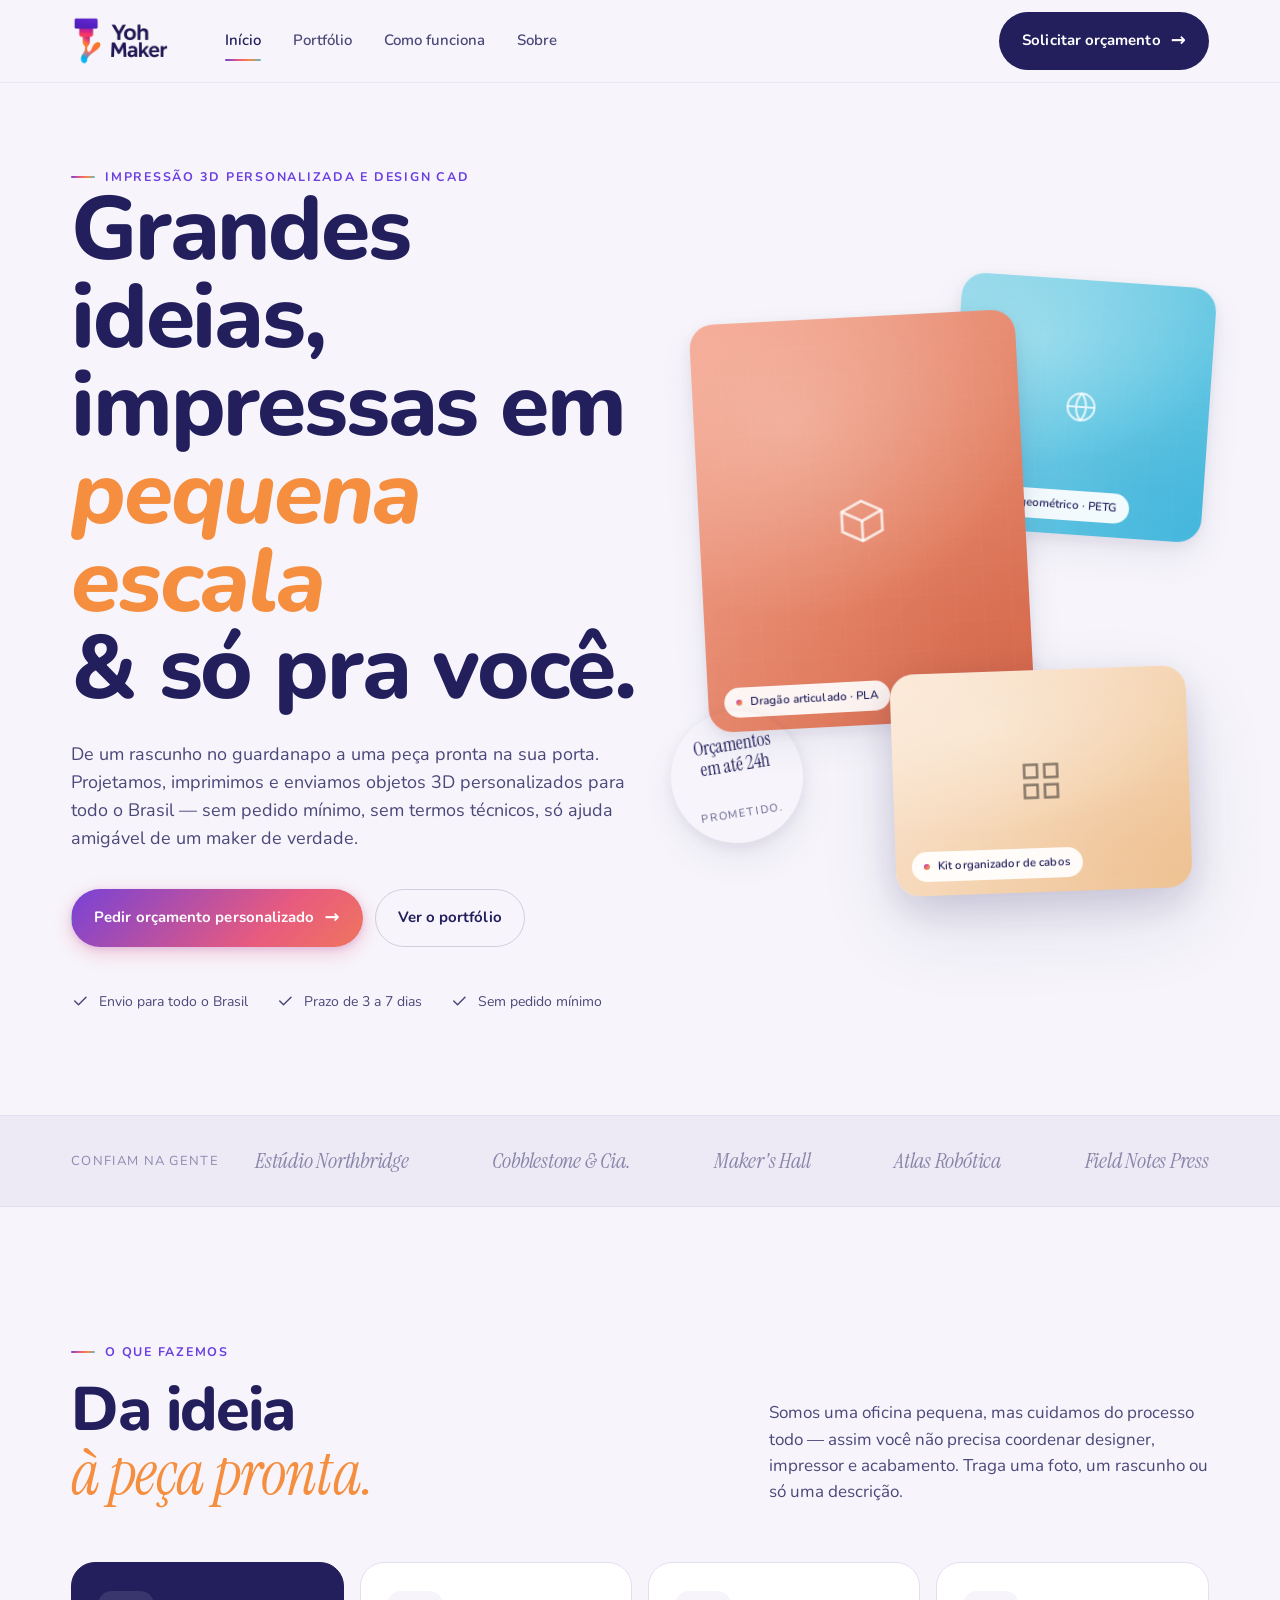
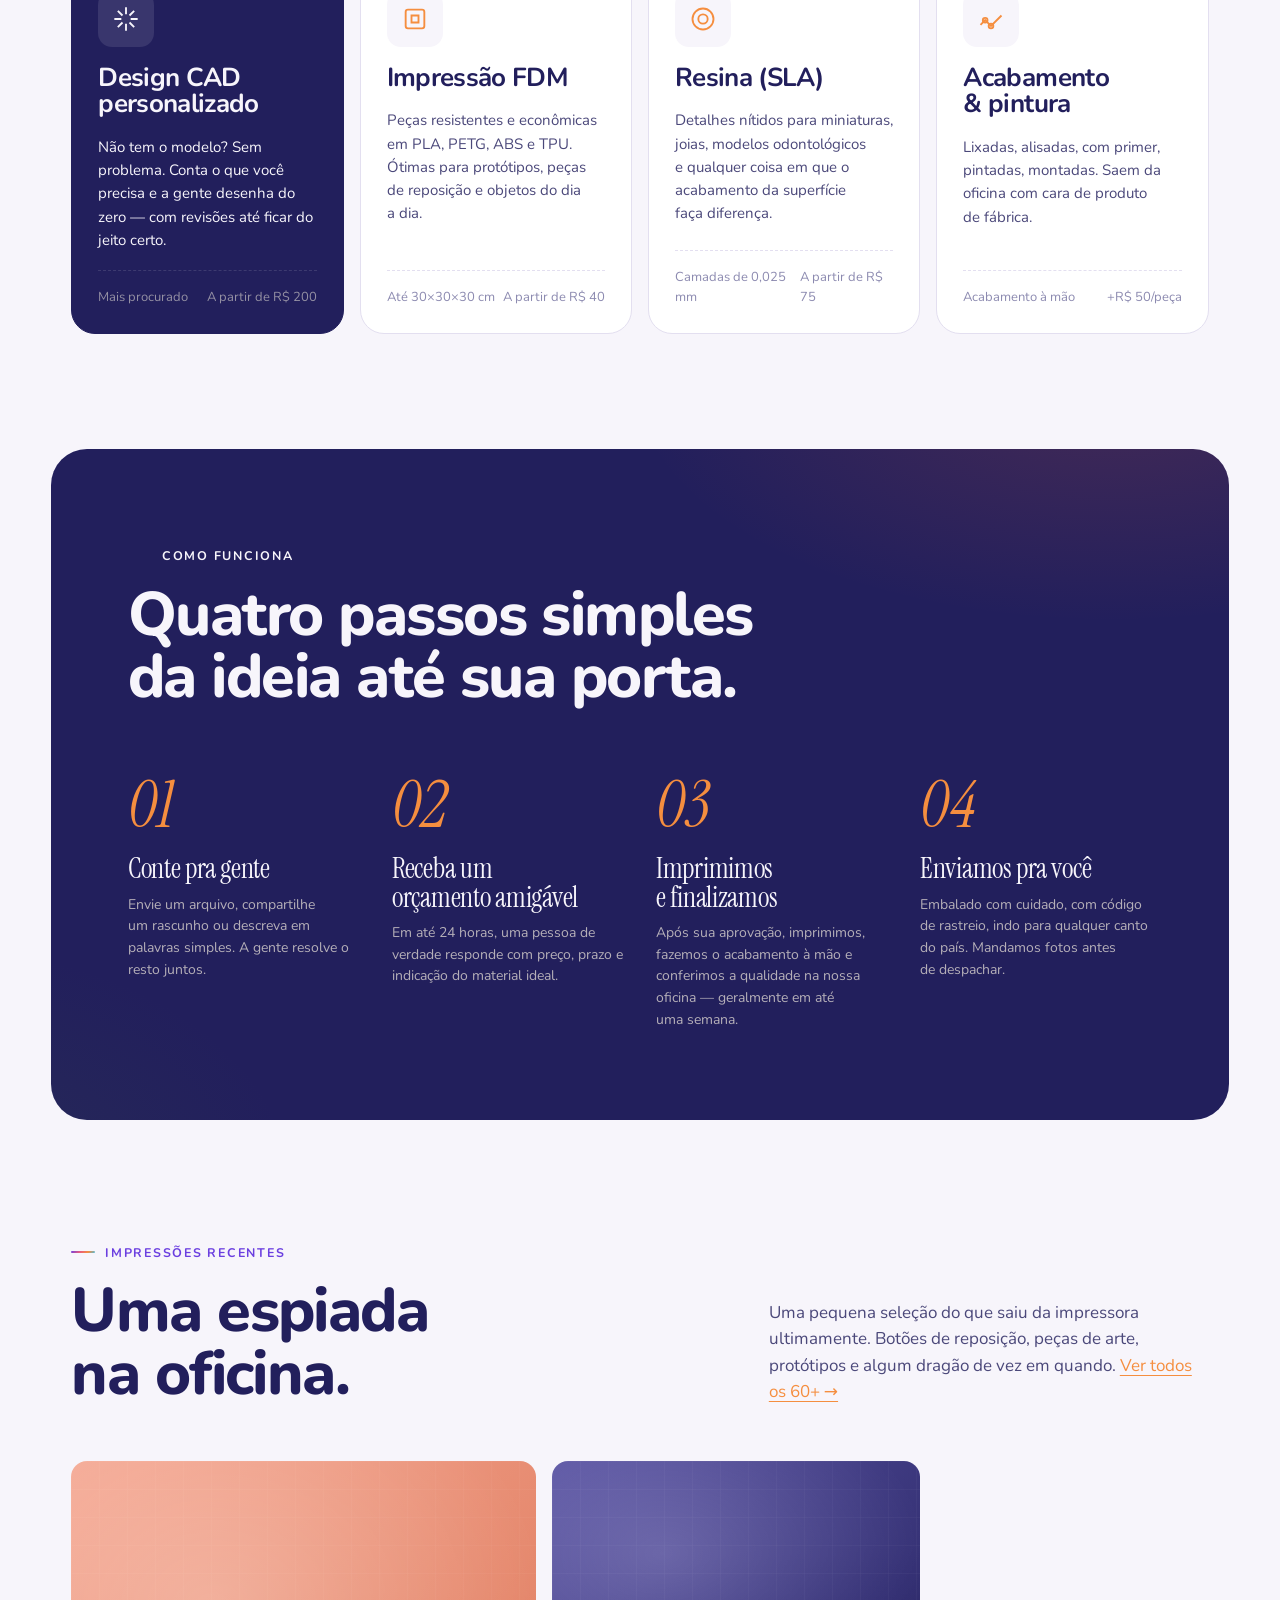
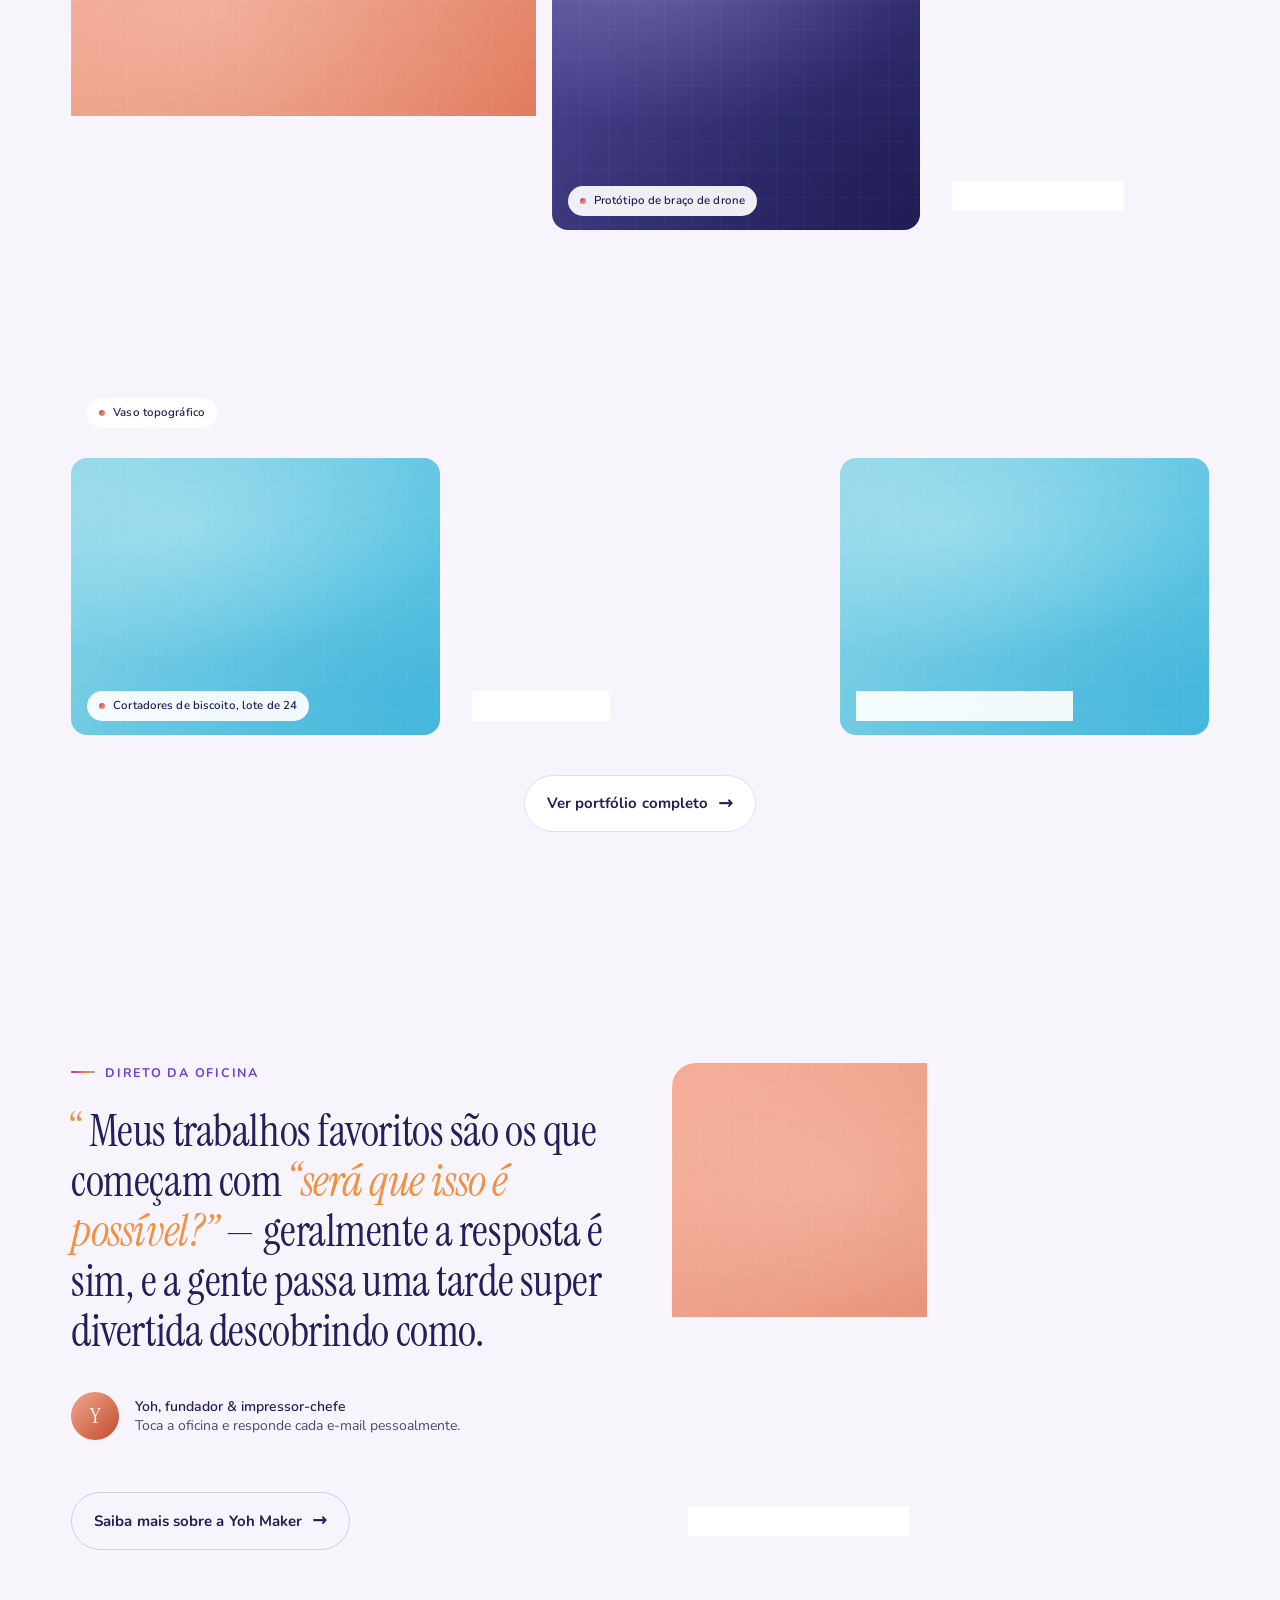
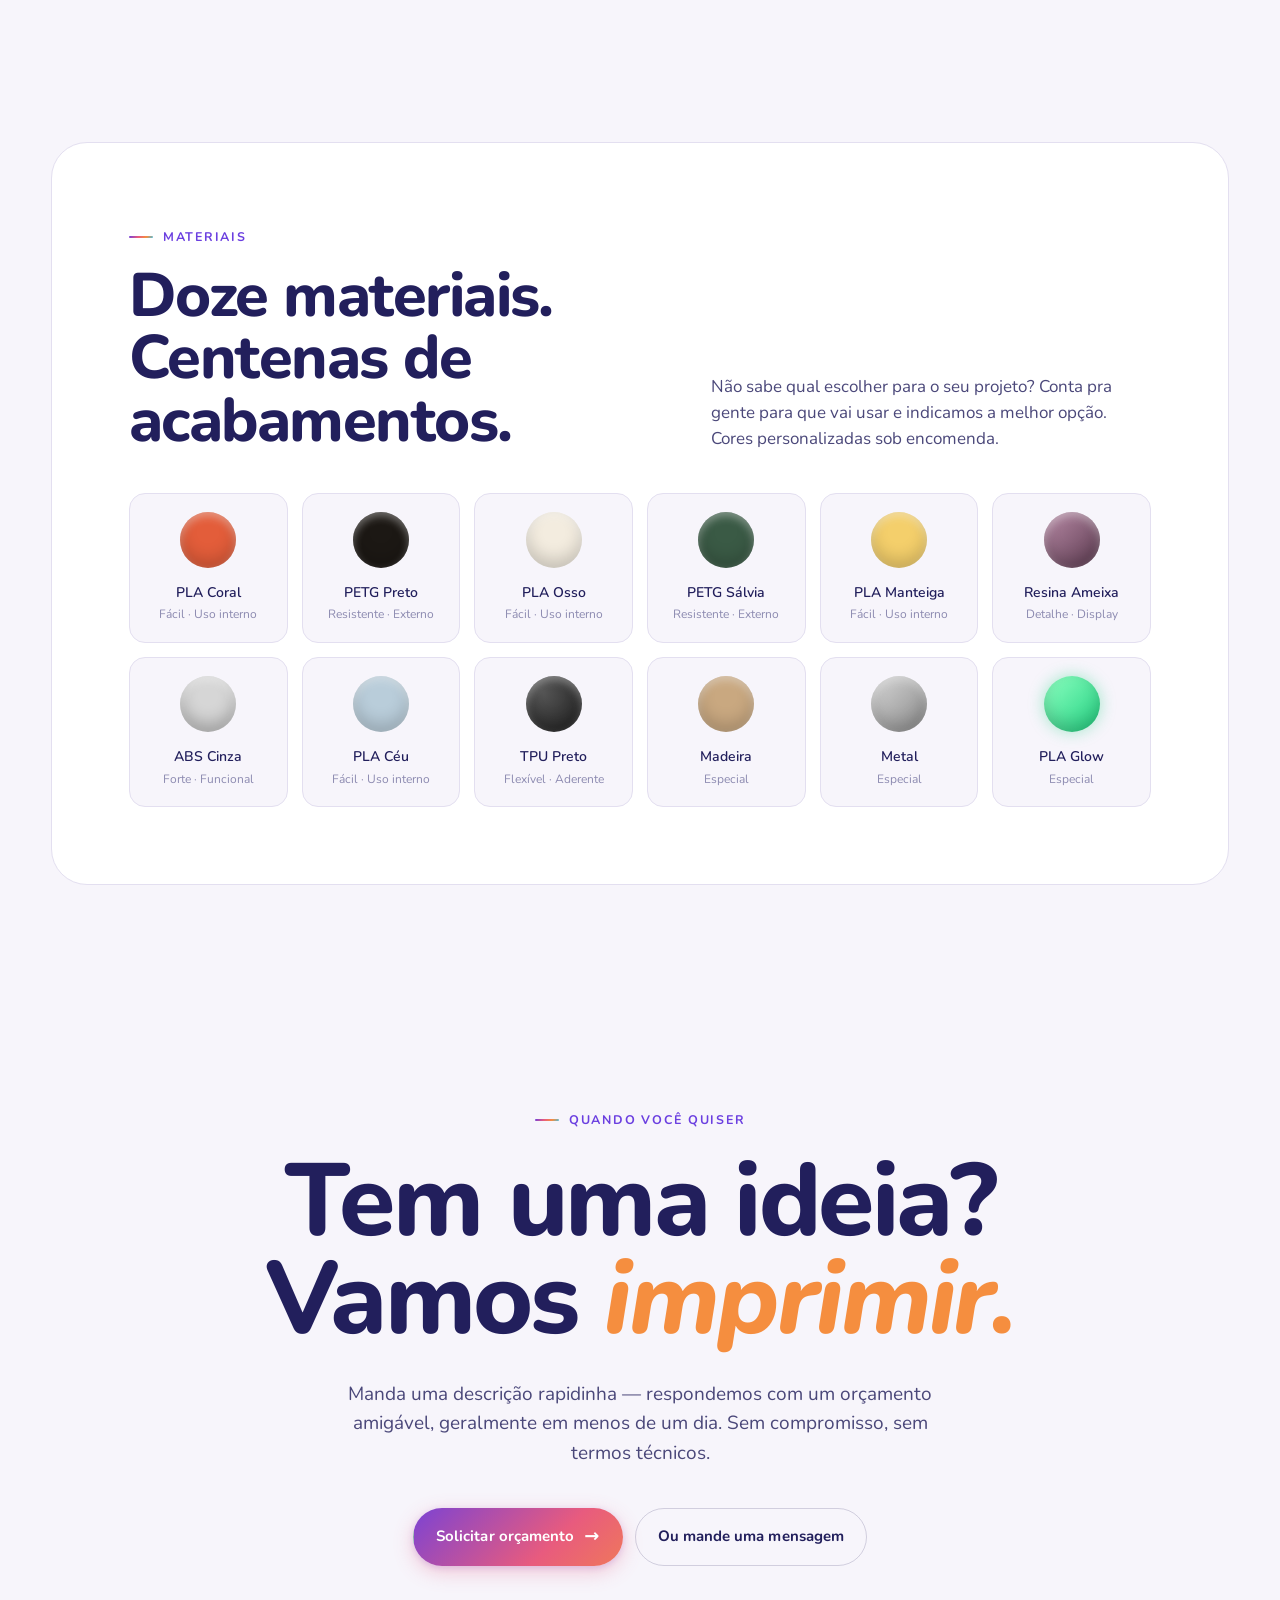
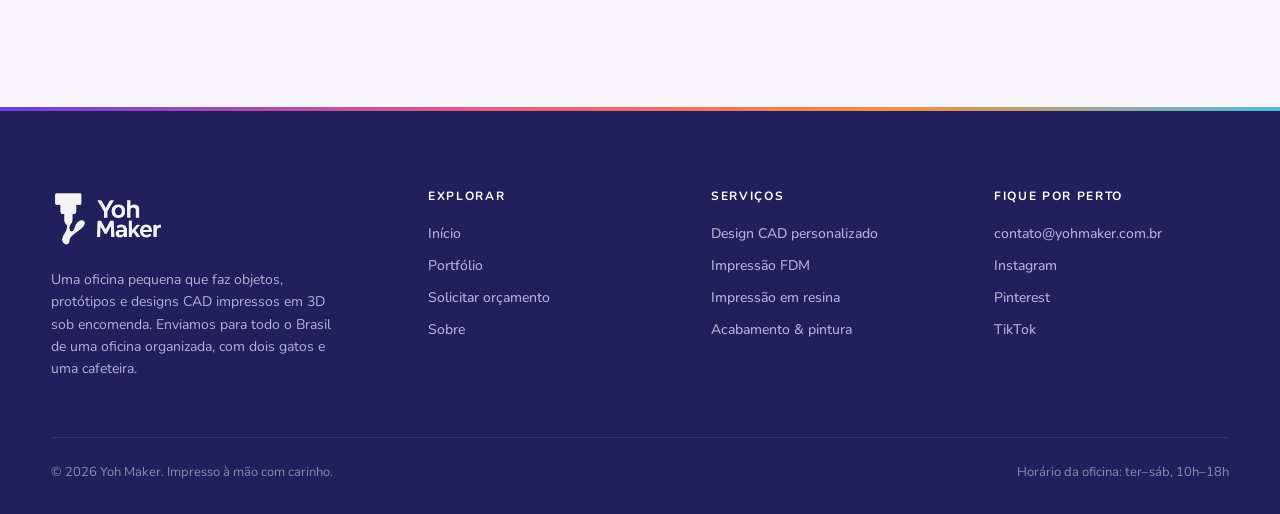
==== index.html @ ca3f8929 "Initial design preview for 3D printing business site Co-Authored-By: Claude Sonnet 4.6 <noreply@anth" ====
<!doctype html>
<html lang="pt-BR">
<head>
<meta charset="utf-8">
<meta name="viewport" content="width=device-width, initial-scale=1">
<title>Yoh Maker — Impressão 3D personalizada e design CAD</title>
<link rel="stylesheet" href="styles.css">
<style>
  /* =========================================================
     Home-page specific styles
     ========================================================= */

  /* hero ---------------------------------- */
  .hero {
    padding-top: clamp(40px, 6vw, 80px);
    padding-bottom: clamp(60px, 8vw, 120px);
    position: relative;
    overflow: hidden;
  }
  .hero-grid {
    display: grid;
    grid-template-columns: 1.05fr 0.95fr;
    gap: clamp(32px, 5vw, 80px);
    align-items: center;
  }
  .hero h1 {
    font-size: clamp(52px, 7vw, 108px);
    line-height: 0.98;
    letter-spacing: -0.025em;
  }
  .hero h1 .acc {
    color: var(--accent);
    font-style: italic;
  }
  .hero .lede { margin-top: 28px; font-size: clamp(18px, 1.4vw, 22px); max-width: 52ch; }
  .hero-ctas { margin-top: 36px; display: flex; gap: 12px; flex-wrap: wrap; }
  .hero-meta {
    margin-top: 44px;
    display: flex;
    gap: 28px;
    flex-wrap: wrap;
    color: var(--ink-soft);
    font-size: 14px;
  }
  .hero-meta .item { display: flex; align-items: center; gap: 10px; }
  .hero-meta .item svg { color: var(--sage); }

  /* hero collage on right */
  .collage {
    position: relative;
    aspect-ratio: 5 / 6;
    width: 100%;
  }
  .collage .ph {
    position: absolute;
    box-shadow: var(--shadow-md);
    border-radius: var(--r-lg);
  }
  .collage .c1 { left: 0; top: 6%; width: 64%; aspect-ratio: 4 / 5; transform: rotate(-3deg); z-index: 2; }
  .collage .c2 { right: 0; top: 0; width: 50%; aspect-ratio: 1 / 1; transform: rotate(4deg); z-index: 1; }
  .collage .c3 { right: 4%; bottom: 0; width: 58%; aspect-ratio: 4 / 3; transform: rotate(-2deg); z-index: 3; box-shadow: var(--shadow-lg); }

  /* floating sticker on hero */
  .sticker {
    position: absolute;
    z-index: 4;
    width: 132px; height: 132px;
    border-radius: 50%;
    background: var(--butter);
    color: var(--ink);
    display: grid; place-items: center;
    text-align: center;
    font-family: var(--serif);
    font-size: 19px;
    line-height: 1.1;
    padding: 10px;
    transform: rotate(-9deg);
    box-shadow: var(--shadow-md);
    left: -28px; bottom: 8%;
  }
  .sticker .small { font-family: var(--sans); font-size: 11px; letter-spacing: 0.16em; text-transform: uppercase; opacity: 0.7; display: block; margin-top: 6px; }

  /* logos / trust strip */
  .trust {
    background: var(--bg-deep);
    padding-block: 28px;
    border-block: 1px solid var(--line);
  }
  .trust .inner {
    max-width: var(--max);
    margin: 0 auto;
    padding-inline: var(--gutter);
    display: flex;
    align-items: center;
    gap: 36px;
    overflow: hidden;
  }
  .trust .label {
    font-size: 13px;
    letter-spacing: 0.1em;
    text-transform: uppercase;
    color: var(--muted);
    white-space: nowrap;
  }
  .trust .row-logos {
    display: flex;
    gap: 48px;
    flex: 1;
    justify-content: space-between;
    flex-wrap: wrap;
  }
  .logo-ph {
    font-family: var(--serif);
    font-style: italic;
    font-size: 22px;
    color: var(--ink-soft);
    opacity: 0.62;
    letter-spacing: -0.01em;
    white-space: nowrap;
  }

  /* ---- services grid ---- */
  .services {
    padding-top: clamp(80px, 10vw, 140px);
  }
  .section-head {
    display: grid;
    grid-template-columns: 1fr 1fr;
    gap: 40px;
    align-items: end;
    margin-bottom: 56px;
  }
  .section-head .right { color: var(--ink-soft); max-width: 44ch; justify-self: end; }

  .svc-grid {
    display: grid;
    grid-template-columns: repeat(4, 1fr);
    gap: 16px;
  }
  .svc {
    background: var(--paper);
    border-radius: var(--r-lg);
    padding: 28px 26px 26px;
    border: 1px solid var(--line);
    display: flex;
    flex-direction: column;
    gap: 18px;
    min-height: 320px;
    transition: transform .25s, box-shadow .25s;
  }
  .svc:hover { transform: translateY(-4px); box-shadow: var(--shadow-md); }
  .svc .icon {
    width: 56px; height: 56px;
    border-radius: 14px;
    background: var(--bg);
    display: grid; place-items: center;
    color: var(--accent);
  }
  .svc h3 { font-size: 26px; }
  .svc p { font-size: 15px; color: var(--ink-soft); }
  .svc .meta {
    margin-top: auto;
    font-size: 13px;
    color: var(--muted);
    display: flex;
    justify-content: space-between;
    padding-top: 16px;
    border-top: 1px dashed var(--line);
  }
  .svc.feat {
    background: var(--ink);
    color: var(--bg);
    border-color: var(--ink);
  }
  .svc.feat h3, .svc.feat p { color: var(--bg); }
  .svc.feat .icon { background: rgba(255,255,255,0.1); color: var(--butter); }
  .svc.feat .meta { color: rgba(243,236,223,0.55); border-top-color: rgba(255,255,255,0.12); }

  /* ---- how it works ---- */
  .how {
    background: var(--ink);
    color: var(--bg);
    border-radius: var(--r-xl);
    margin: 0 var(--gutter);
    padding: clamp(56px, 7vw, 96px) clamp(40px, 6vw, 96px);
    position: relative;
    overflow: hidden;
  }
  .how::before {
    content: "";
    position: absolute;
    inset: 0;
    background:
      radial-gradient(800px 400px at 90% -10%, rgba(227,93,58,0.18), transparent 60%),
      radial-gradient(600px 400px at -10% 110%, rgba(58,90,69,0.20), transparent 60%);
  }
  .how > * { position: relative; z-index: 1; }
  .how .eyebrow { color: var(--butter); }
  .how .eyebrow::before { background: var(--butter); }
  .how h2 { color: var(--bg); }
  .how-steps {
    margin-top: 64px;
    display: grid;
    grid-template-columns: repeat(4, 1fr);
    gap: 32px;
    counter-reset: step;
  }
  .step { counter-increment: step; }
  .step .num {
    font-family: var(--serif);
    font-size: 64px;
    line-height: 1;
    color: var(--accent);
    font-style: italic;
    margin-bottom: 18px;
  }
  .step .num::before { content: counter(step, decimal-leading-zero); }
  .step h4 {
    font-family: var(--serif);
    font-size: 28px;
    font-weight: 400;
    letter-spacing: -0.01em;
    color: var(--bg);
    margin-bottom: 10px;
  }
  .step p { font-size: 14px; line-height: 1.55; color: rgba(243,236,223,0.7); }

  /* ---- gallery ---- */
  .gallery-grid {
    display: grid;
    grid-template-columns: repeat(12, 1fr);
    gap: 16px;
  }
  .gallery-grid .item {
    border-radius: var(--r-md);
    overflow: hidden;
    position: relative;
  }
  .gallery-grid .item .ph { width: 100%; height: 100%; border-radius: 0; }
  .g-1 { grid-column: span 5; aspect-ratio: 4/5; }
  .g-2 { grid-column: span 4; aspect-ratio: 1/1; }
  .g-3 { grid-column: span 3; aspect-ratio: 3/4; }
  .g-4 { grid-column: span 4; aspect-ratio: 4/3; }
  .g-5 { grid-column: span 4; aspect-ratio: 4/3; }
  .g-6 { grid-column: span 4; aspect-ratio: 4/3; }

  /* ---- testimonial / story split ---- */
  .story {
    display: grid;
    grid-template-columns: 1fr 1fr;
    gap: 64px;
    align-items: stretch;
  }
  .story .left { display: flex; flex-direction: column; justify-content: center; gap: 24px; }
  .story .quote {
    font-family: var(--serif);
    font-size: clamp(32px, 3.4vw, 48px);
    line-height: 1.15;
    letter-spacing: -0.01em;
    color: var(--ink);
  }
  .story .quote .acc { color: var(--accent); font-style: italic; }
  .story .quote::before {
    content: "\201C";
    font-size: 1em;
    line-height: 0;
    color: var(--accent);
    margin-right: 4px;
  }
  .story .who { display: flex; align-items: center; gap: 16px; margin-top: 12px; }
  .story .who .ava {
    width: 48px; height: 48px;
    border-radius: 50%;
    background: linear-gradient(135deg, #f0a890, #c44a2a);
    display: grid; place-items: center;
    color: white;
    font-family: var(--serif);
    font-size: 22px;
  }
  .story .who .meta { font-size: 14px; color: var(--ink-soft); line-height: 1.4; }
  .story .who .meta strong { color: var(--ink); font-weight: 600; }
  .story .right .ph { height: 100%; min-height: 420px; }

  /* ---- materials strip ---- */
  .materials {
    background: var(--paper);
    border-radius: var(--r-xl);
    padding: clamp(48px, 6vw, 80px);
    margin: 0 var(--gutter);
    border: 1px solid var(--line);
  }
  .mat-grid {
    display: grid;
    grid-template-columns: repeat(6, 1fr);
    gap: 14px;
    margin-top: 40px;
  }
  .mat {
    border-radius: var(--r-md);
    background: var(--bg);
    padding: 18px;
    text-align: center;
    border: 1px solid var(--line);
    transition: border-color .2s, transform .2s;
    cursor: pointer;
  }
  .mat:hover { border-color: var(--accent); transform: translateY(-2px); }
  .mat .swatch {
    width: 56px; height: 56px;
    border-radius: 50%;
    margin: 0 auto 14px;
    box-shadow: inset 0 -8px 16px rgba(0,0,0,0.18), inset 0 4px 8px rgba(255,255,255,0.4);
  }
  .mat strong { display: block; font-size: 14px; color: var(--ink); font-weight: 600; }
  .mat span { display: block; font-size: 12px; color: var(--muted); margin-top: 2px; }

  /* ---- big CTA ---- */
  .big-cta {
    text-align: center;
    padding-block: clamp(96px, 11vw, 160px);
  }
  .big-cta h2 {
    font-size: clamp(56px, 8vw, 132px);
    line-height: 0.95;
  }
  .big-cta h2 .acc { color: var(--accent); font-style: italic; }
  .big-cta .lede { margin: 32px auto 0; text-align: center; font-size: 19px; }
  .big-cta .ctas { margin-top: 40px; display: flex; gap: 12px; justify-content: center; flex-wrap: wrap; }

  /* ---- responsive ---- */
  @media (max-width: 980px) {
    .hero-grid { grid-template-columns: 1fr; }
    .collage { max-width: 480px; margin-top: 16px; }
    .section-head { grid-template-columns: 1fr; }
    .section-head .right { justify-self: start; }
    .svc-grid { grid-template-columns: repeat(2, 1fr); }
    .how-steps { grid-template-columns: repeat(2, 1fr); gap: 40px; }
    .gallery-grid .item { grid-column: span 6 !important; aspect-ratio: 4/3 !important; }
    .story { grid-template-columns: 1fr; gap: 32px; }
    .mat-grid { grid-template-columns: repeat(3, 1fr); }
  }
  @media (max-width: 560px) {
    .svc-grid { grid-template-columns: 1fr; }
    .how-steps { grid-template-columns: 1fr; }
    .gallery-grid .item { grid-column: span 12 !important; }
    .mat-grid { grid-template-columns: repeat(2, 1fr); }
    .sticker { width: 102px; height: 102px; font-size: 15px; left: -10px; }
  }
</style>
</head>
<body>

<!-- =================== TOP NAV =================== -->
<nav class="topnav">
  <div class="inner">
    <a href="index.html" class="brand">
      <img src="assets/yoh-maker-logo-horiz.png" alt="Yoh Maker">
    </a>
    <div class="nav-links">
      <a href="index.html" class="active">Início</a>
      <a href="portfolio.html">Portfólio</a>
      <a href="quote.html">Como funciona</a>
      <a href="about.html">Sobre</a>
    </div>
    <div class="nav-cta">
      <a href="quote.html" class="btn btn-primary btn-arrow">Solicitar orçamento</a>
    </div>
  </div>
</nav>

<!-- =================== HERO =================== -->
<header class="hero">
  <div class="wrap">
    <div class="hero-grid">
      <div class="hero-copy">
        <span class="eyebrow">Impressão 3D personalizada e design CAD</span>
        <h1>Grandes ideias,<br>impressas em <span class="acc">pequena escala</span><br>&amp; só pra você.</h1>
        <p class="lede">De um rascunho no guardanapo a uma peça pronta na sua porta. Projetamos, imprimimos e enviamos objetos 3D personalizados para todo o Brasil &mdash; sem pedido mínimo, sem termos técnicos, só ajuda amigável de um maker de verdade.</p>
        <div class="hero-ctas">
          <a href="quote.html" class="btn btn-accent btn-arrow">Pedir orçamento personalizado</a>
          <a href="portfolio.html" class="btn btn-ghost">Ver o portfólio</a>
        </div>
        <div class="hero-meta">
          <span class="item">
            <svg width="18" height="18" viewBox="0 0 24 24" fill="none" stroke="currentColor" stroke-width="2" stroke-linecap="round"><path d="M5 12l5 5L20 7"/></svg>
            Envio para todo o Brasil
          </span>
          <span class="item">
            <svg width="18" height="18" viewBox="0 0 24 24" fill="none" stroke="currentColor" stroke-width="2" stroke-linecap="round"><path d="M5 12l5 5L20 7"/></svg>
            Prazo de 3 a 7 dias
          </span>
          <span class="item">
            <svg width="18" height="18" viewBox="0 0 24 24" fill="none" stroke="currentColor" stroke-width="2" stroke-linecap="round"><path d="M5 12l5 5L20 7"/></svg>
            Sem pedido mínimo
          </span>
        </div>
      </div>

      <div class="hero-collage-wrap" style="position: relative;">
        <div class="collage">
          <div class="ph ph-coral c1">
            <div class="ph-glyph">
              <svg width="48" height="48" viewBox="0 0 24 24" fill="none" stroke="currentColor" stroke-width="1.4"><path d="M12 2L2 7v10l10 5 10-5V7L12 2z"/><path d="M2 7l10 5 10-5"/><path d="M12 22V12"/></svg>
            </div>
            <span class="ph-label"><span class="ph-dot"></span> Dragão articulado · PLA</span>
          </div>
          <div class="ph ph-sage c2">
            <div class="ph-glyph">
              <svg width="36" height="36" viewBox="0 0 24 24" fill="none" stroke="currentColor" stroke-width="1.4"><circle cx="12" cy="12" r="9"/><path d="M3 12h18M12 3a14 14 0 0 1 0 18M12 3a14 14 0 0 0 0 18"/></svg>
            </div>
            <span class="ph-label"><span class="ph-dot"></span> Vaso geométrico · PETG</span>
          </div>
          <div class="ph ph-cream c3">
            <div class="ph-glyph">
              <svg width="44" height="44" viewBox="0 0 24 24" fill="none" stroke="currentColor" stroke-width="1.4" style="color: rgba(28,24,20,0.5);"><rect x="3" y="3" width="7" height="7"/><rect x="14" y="3" width="7" height="7"/><rect x="3" y="14" width="7" height="7"/><rect x="14" y="14" width="7" height="7"/></svg>
            </div>
            <span class="ph-label"><span class="ph-dot"></span> Kit organizador de cabos</span>
          </div>
        </div>
        <div class="sticker">
          Orçamentos<br>em até 24h<span class="small">Prometido.</span>
        </div>
      </div>
    </div>
  </div>
</header>

<!-- =================== TRUST STRIP =================== -->
<div class="trust">
  <div class="inner">
    <span class="label">Confiam na gente</span>
    <div class="row-logos">
      <span class="logo-ph">Estúdio Northbridge</span>
      <span class="logo-ph">Cobblestone &amp; Cia.</span>
      <span class="logo-ph">Maker&apos;s Hall</span>
      <span class="logo-ph">Atlas Robótica</span>
      <span class="logo-ph">Field Notes Press</span>
    </div>
  </div>
</div>

<!-- =================== SERVICES =================== -->
<section class="services">
  <div class="wrap">
    <div class="section-head">
      <div>
        <span class="eyebrow">O que fazemos</span>
        <h2 style="margin-top: 18px;">Da ideia<br><span class="serif italic" style="color: var(--accent);">à peça pronta.</span></h2>
      </div>
      <p class="right">Somos uma oficina pequena, mas cuidamos do processo todo &mdash; assim você não precisa coordenar designer, impressor e acabamento. Traga uma foto, um rascunho ou só uma descrição.</p>
    </div>

    <div class="svc-grid">
      <div class="svc feat">
        <div class="icon">
          <svg width="28" height="28" viewBox="0 0 24 24" fill="none" stroke="currentColor" stroke-width="1.6"><path d="M12 2v6M12 16v6M2 12h6M16 12h6M5 5l4 4M15 15l4 4M5 19l4-4M15 9l4-4"/></svg>
        </div>
        <h3>Design CAD personalizado</h3>
        <p>Não tem o modelo? Sem problema. Conta o que você precisa e a gente desenha do zero &mdash; com revisões até ficar do jeito certo.</p>
        <div class="meta"><span>Mais procurado</span><span>A partir de R$ 200</span></div>
      </div>

      <div class="svc">
        <div class="icon">
          <svg width="28" height="28" viewBox="0 0 24 24" fill="none" stroke="currentColor" stroke-width="1.6"><rect x="4" y="4" width="16" height="16" rx="2"/><path d="M9 9h6v6H9z"/></svg>
        </div>
        <h3>Impressão FDM</h3>
        <p>Peças resistentes e econômicas em PLA, PETG, ABS e TPU. Ótimas para protótipos, peças de reposição e objetos do dia a dia.</p>
        <div class="meta"><span>Até 30&times;30&times;30 cm</span><span>A partir de R$ 40</span></div>
      </div>

      <div class="svc">
        <div class="icon">
          <svg width="28" height="28" viewBox="0 0 24 24" fill="none" stroke="currentColor" stroke-width="1.6"><circle cx="12" cy="12" r="9"/><circle cx="12" cy="12" r="4"/></svg>
        </div>
        <h3>Resina (SLA)</h3>
        <p>Detalhes nítidos para miniaturas, joias, modelos odontológicos e qualquer coisa em que o acabamento da superfície faça diferença.</p>
        <div class="meta"><span>Camadas de 0,025 mm</span><span>A partir de R$ 75</span></div>
      </div>

      <div class="svc">
        <div class="icon">
          <svg width="28" height="28" viewBox="0 0 24 24" fill="none" stroke="currentColor" stroke-width="1.6"><path d="M3 17l4-4 5 5 9-9"/><circle cx="7" cy="13" r="2"/><circle cx="12" cy="18" r="2"/></svg>
        </div>
        <h3>Acabamento &amp; pintura</h3>
        <p>Lixadas, alisadas, com primer, pintadas, montadas. Saem da oficina com cara de produto de fábrica.</p>
        <div class="meta"><span>Acabamento à mão</span><span>+R$ 50/peça</span></div>
      </div>
    </div>
  </div>
</section>

<!-- =================== HOW IT WORKS =================== -->
<section style="padding-block: 0;">
  <div class="how">
    <span class="eyebrow">Como funciona</span>
    <h2 style="margin-top: 18px; max-width: 18ch;">Quatro passos simples da ideia até sua porta.</h2>

    <div class="how-steps">
      <div class="step">
        <div class="num"></div>
        <h4>Conte pra gente</h4>
        <p>Envie um arquivo, compartilhe um rascunho ou descreva em palavras simples. A gente resolve o resto juntos.</p>
      </div>
      <div class="step">
        <div class="num"></div>
        <h4>Receba um orçamento amigável</h4>
        <p>Em até 24 horas, uma pessoa de verdade responde com preço, prazo e indicação do material ideal.</p>
      </div>
      <div class="step">
        <div class="num"></div>
        <h4>Imprimimos e finalizamos</h4>
        <p>Após sua aprovação, imprimimos, fazemos o acabamento à mão e conferimos a qualidade na nossa oficina &mdash; geralmente em até uma semana.</p>
      </div>
      <div class="step">
        <div class="num"></div>
        <h4>Enviamos pra você</h4>
        <p>Embalado com cuidado, com código de rastreio, indo para qualquer canto do país. Mandamos fotos antes de despachar.</p>
      </div>
    </div>
  </div>
</section>

<!-- =================== GALLERY =================== -->
<section>
  <div class="wrap">
    <div class="section-head">
      <div>
        <span class="eyebrow">Impressões recentes</span>
        <h2 style="margin-top: 18px;">Uma espiada na oficina.</h2>
      </div>
      <p class="right">Uma pequena seleção do que saiu da impressora ultimamente. Botões de reposição, peças de arte, protótipos e algum dragão de vez em quando. <a href="portfolio.html" style="color: var(--accent); text-decoration: underline; text-underline-offset: 4px;">Ver todos os 60+ &rarr;</a></p>
    </div>

    <div class="gallery-grid">
      <div class="item g-1"><div class="ph ph-clay"><span class="ph-label"><span class="ph-dot"></span>Vaso topográfico</span></div></div>
      <div class="item g-2"><div class="ph ph-charcoal"><span class="ph-label"><span class="ph-dot"></span>Protótipo de braço de drone</span></div></div>
      <div class="item g-3"><div class="ph ph-butter"><span class="ph-label"><span class="ph-dot"></span>Jogo de xadrez completo</span></div></div>
      <div class="item g-4"><div class="ph ph-mint"><span class="ph-label"><span class="ph-dot"></span>Cortadores de biscoito, lote de 24</span></div></div>
      <div class="item g-5"><div class="ph ph-plum"><span class="ph-label"><span class="ph-dot"></span>Miniaturas de RPG</span></div></div>
      <div class="item g-6"><div class="ph ph-sky"><span class="ph-label"><span class="ph-dot"></span>Suporte de celular personalizado</span></div></div>
    </div>

    <div style="margin-top: 40px; text-align: center;">
      <a href="portfolio.html" class="btn btn-light btn-arrow">Ver portfólio completo</a>
    </div>
  </div>
</section>

<!-- =================== STORY / TESTIMONIAL =================== -->
<section>
  <div class="wrap">
    <div class="story">
      <div class="left">
        <span class="eyebrow">Direto da oficina</span>
        <p class="quote">Meus trabalhos favoritos são os que começam com <span class="acc">&ldquo;será que isso é possível?&rdquo;</span> &mdash; geralmente a resposta é sim, e a gente passa uma tarde super divertida descobrindo como.</p>
        <div class="who">
          <div class="ava">Y</div>
          <div class="meta">
            <strong>Yoh, fundador &amp; impressor-chefe</strong><br>
            Toca a oficina e responde cada e-mail pessoalmente.
          </div>
        </div>
        <div style="margin-top: 28px;">
          <a href="about.html" class="btn btn-ghost btn-arrow">Saiba mais sobre a Yoh Maker</a>
        </div>
      </div>
      <div class="right">
        <div class="ph ph-coral" style="border-radius: var(--r-lg);">
          <span class="ph-label"><span class="ph-dot"></span>Foto da oficina · espaço reservado</span>
        </div>
      </div>
    </div>
  </div>
</section>

<!-- =================== MATERIALS =================== -->
<section style="padding-block: clamp(40px, 6vw, 80px);">
  <div class="materials">
    <div class="section-head" style="margin-bottom: 0;">
      <div>
        <span class="eyebrow">Materiais</span>
        <h2 style="margin-top: 18px;">Doze materiais.<br>Centenas de acabamentos.</h2>
      </div>
      <p class="right">Não sabe qual escolher para o seu projeto? Conta pra gente para que vai usar e indicamos a melhor opção. Cores personalizadas sob encomenda.</p>
    </div>

    <div class="mat-grid">
      <div class="mat"><div class="swatch" style="background: #e35d3a;"></div><strong>PLA Coral</strong><span>Fácil &middot; Uso interno</span></div>
      <div class="mat"><div class="swatch" style="background: #1c1814;"></div><strong>PETG Preto</strong><span>Resistente &middot; Externo</span></div>
      <div class="mat"><div class="swatch" style="background: #f3ecdf;"></div><strong>PLA Osso</strong><span>Fácil &middot; Uso interno</span></div>
      <div class="mat"><div class="swatch" style="background: #3a5a45;"></div><strong>PETG Sálvia</strong><span>Resistente &middot; Externo</span></div>
      <div class="mat"><div class="swatch" style="background: #f4cf6b;"></div><strong>PLA Manteiga</strong><span>Fácil &middot; Uso interno</span></div>
      <div class="mat"><div class="swatch" style="background: linear-gradient(135deg, #b88aa6, #5b3a4f);"></div><strong>Resina Ameixa</strong><span>Detalhe &middot; Display</span></div>
      <div class="mat"><div class="swatch" style="background: #d6d6d6; box-shadow: inset 0 -8px 16px rgba(0,0,0,0.25), inset 0 4px 8px rgba(255,255,255,0.6);"></div><strong>ABS Cinza</strong><span>Forte &middot; Funcional</span></div>
      <div class="mat"><div class="swatch" style="background: #b9cdda;"></div><strong>PLA Céu</strong><span>Fácil &middot; Uso interno</span></div>
      <div class="mat"><div class="swatch" style="background: #2a2a2a; background-image: radial-gradient(circle at 30% 30%, #555, #1a1a1a);"></div><strong>TPU Preto</strong><span>Flexível &middot; Aderente</span></div>
      <div class="mat"><div class="swatch" style="background: #c9a880;"></div><strong>Madeira</strong><span>Especial</span></div>
      <div class="mat"><div class="swatch" style="background: linear-gradient(135deg, #d8d8d8, #888);"></div><strong>Metal</strong><span>Especial</span></div>
      <div class="mat"><div class="swatch" style="background: linear-gradient(135deg, #8effc1, #21d181); box-shadow: 0 0 16px rgba(33,209,129,0.4), inset 0 -8px 16px rgba(0,0,0,0.18);"></div><strong>PLA Glow</strong><span>Especial</span></div>
    </div>
  </div>
</section>

<!-- =================== BIG CTA =================== -->
<section class="big-cta">
  <div class="wrap">
    <span class="eyebrow" style="justify-content: center;">Quando você quiser</span>
    <h2 style="margin-top: 24px;">Tem uma ideia?<br>Vamos <span class="acc">imprimir.</span></h2>
    <p class="lede">Manda uma descrição rapidinha &mdash; respondemos com um orçamento amigável, geralmente em menos de um dia. Sem compromisso, sem termos técnicos.</p>
    <div class="ctas">
      <a href="quote.html" class="btn btn-accent btn-arrow">Solicitar orçamento</a>
      <a href="about.html" class="btn btn-ghost">Ou mande uma mensagem</a>
    </div>
  </div>
</section>

<!-- =================== FOOTER =================== -->
<footer class="site">
  <div class="inner">
    <div>
      <div class="footer-brand"><img src="assets/yoh-maker-logo-horiz.png" alt="Yoh Maker"></div>
      <p class="blurb">Uma oficina pequena que faz objetos, protótipos e designs CAD impressos em 3D sob encomenda. Enviamos para todo o Brasil de uma oficina organizada, com dois gatos e uma cafeteira.</p>
    </div>
    <div>
      <h5>Explorar</h5>
      <ul>
        <li><a href="index.html">Início</a></li>
        <li><a href="portfolio.html">Portfólio</a></li>
        <li><a href="quote.html">Solicitar orçamento</a></li>
        <li><a href="about.html">Sobre</a></li>
      </ul>
    </div>
    <div>
      <h5>Serviços</h5>
      <ul>
        <li><a href="quote.html">Design CAD personalizado</a></li>
        <li><a href="quote.html">Impressão FDM</a></li>
        <li><a href="quote.html">Impressão em resina</a></li>
        <li><a href="quote.html">Acabamento &amp; pintura</a></li>
      </ul>
    </div>
    <div>
      <h5>Fique por perto</h5>
      <ul>
        <li><a href="mailto:contato@yohmaker.com.br">contato@yohmaker.com.br</a></li>
        <li><a href="#">Instagram</a></li>
        <li><a href="#">Pinterest</a></li>
        <li><a href="#">TikTok</a></li>
      </ul>
    </div>
  </div>
  <div class="legal">
    <span>&copy; 2026 Yoh Maker. Impresso à mão com carinho.</span>
    <span>Horário da oficina: ter&ndash;sáb, 10h&ndash;18h</span>
  </div>
</footer>

</body>
</html>
---- styles.css ----
/* =========================================================
   Yoh Maker — design system aligned to logo
   Palette: deep indigo + purple→magenta→orange→blue gradient
   Type: rounded sans (Nunito), with serif italic accents
   ========================================================= */

@import url("https://fonts.googleapis.com/css2?family=Nunito:wght@400;500;600;700;800;900&family=Instrument+Serif:ital@0;1&display=swap");

:root {
  /* palette — pulled from logo */
  --bg:        #f7f5fb;        /* very light cool off-white */
  --bg-deep:   #ede9f5;
  --paper:     #ffffff;
  --ink:       #221f5c;        /* deep indigo from logo word-mark */
  --ink-soft:  #4b487a;
  --muted:     #8c8ab0;
  --line:      #e3dff0;

  /* gradient stops from the printed drip */
  --c-purple:  #6b3fe0;
  --c-magenta: #e85b7e;
  --c-orange:  #f58e3f;
  --c-sky:     #4abde0;

  --accent:        var(--c-orange);   /* primary action color */
  --accent-deep:   #d97625;

  /* signature gradient — used sparingly as a brand accent */
  --grad: linear-gradient(135deg, var(--c-purple) 0%, var(--c-magenta) 38%, var(--c-orange) 70%, var(--c-sky) 100%);
  --grad-soft: linear-gradient(135deg, #c8b6f4 0%, #f5c0cd 38%, #fbd5b5 70%, #c4e9f3 100%);

  /* type */
  --display: "Nunito", ui-rounded, system-ui, -apple-system, sans-serif;
  --serif:   "Instrument Serif", "Times New Roman", serif;
  --sans:    "Nunito", ui-sans-serif, system-ui, -apple-system, sans-serif;

  /* radii */
  --r-sm: 10px;
  --r-md: 16px;
  --r-lg: 24px;
  --r-xl: 36px;

  /* shadows */
  --shadow-sm: 0 1px 2px rgba(34,31,92,0.06), 0 4px 12px rgba(34,31,92,0.05);
  --shadow-md: 0 4px 16px rgba(34,31,92,0.08), 0 16px 36px rgba(34,31,92,0.07);
  --shadow-lg: 0 12px 36px rgba(34,31,92,0.14), 0 32px 80px rgba(34,31,92,0.12);

  --max: 1240px;
  --gutter: clamp(20px, 4vw, 56px);
}

* { box-sizing: border-box; }

html, body {
  margin: 0; padding: 0;
  background: var(--bg);
  color: var(--ink);
  font-family: var(--sans);
  font-size: 17px;
  line-height: 1.55;
  font-weight: 400;
  -webkit-font-smoothing: antialiased;
  text-rendering: optimizeLegibility;
}

img, svg { display: block; max-width: 100%; }
a { color: inherit; text-decoration: none; }
button { font-family: inherit; }

/* ---------- typography ---------- */

h1, h2, h3, h4 {
  font-family: var(--display);
  font-weight: 800;
  letter-spacing: -0.025em;
  line-height: 1.02;
  margin: 0;
  color: var(--ink);
  text-wrap: balance;
}
h1 { font-size: clamp(48px, 7.2vw, 104px); }
h2 { font-size: clamp(36px, 4.8vw, 68px); }
h3 { font-size: clamp(22px, 2.2vw, 30px); font-weight: 700; }
h4 { font-size: clamp(17px, 1.3vw, 20px); font-weight: 700; letter-spacing: -0.01em; }

.serif { font-family: var(--serif); font-weight: 400; letter-spacing: -0.01em; }
.italic { font-style: italic; }

/* gradient text accent */
.grad-text {
  background: var(--grad);
  -webkit-background-clip: text;
          background-clip: text;
  color: transparent;
  font-style: italic;
  font-family: var(--serif);
  font-weight: 400;
}

p { margin: 0; text-wrap: pretty; }

.eyebrow {
  font-family: var(--sans);
  font-size: 12.5px;
  font-weight: 700;
  letter-spacing: 0.14em;
  text-transform: uppercase;
  color: var(--c-purple);
  display: inline-flex;
  align-items: center;
  gap: 10px;
}
.eyebrow::before {
  content: "";
  width: 24px;
  height: 2px;
  border-radius: 2px;
  background: var(--grad);
}

.lede {
  font-size: clamp(17px, 1.3vw, 20px);
  line-height: 1.55;
  color: var(--ink-soft);
  max-width: 56ch;
  font-weight: 400;
}

/* ---------- container ---------- */

.wrap {
  max-width: var(--max);
  margin: 0 auto;
  padding-inline: var(--gutter);
}
section { padding-block: clamp(64px, 9vw, 128px); }
.row { display: flex; gap: 16px; align-items: center; }

/* ---------- nav ---------- */

.topnav {
  position: sticky;
  top: 0;
  z-index: 60;
  background: rgba(247, 245, 251, 0.85);
  backdrop-filter: saturate(140%) blur(14px);
  -webkit-backdrop-filter: saturate(140%) blur(14px);
  border-bottom: 1px solid rgba(34, 31, 92, 0.06);
}
.topnav .inner {
  max-width: var(--max);
  margin: 0 auto;
  padding: 12px var(--gutter);
  display: flex;
  align-items: center;
  gap: 32px;
}
.brand {
  display: flex;
  align-items: center;
  gap: 10px;
  color: var(--ink);
  white-space: nowrap;
  flex-shrink: 0;
  text-decoration: none;
}
.brand img {
  height: 56px;
  width: auto;
  display: block;
}
.brand-text {
  font-family: var(--display);
  font-weight: 800;
  font-size: 22px;
  letter-spacing: -0.02em;
  color: var(--ink);
  line-height: 1;
  display: none; /* logo includes wordmark */
}

.nav-links {
  display: flex;
  gap: 32px;
  margin-left: 24px;
  font-size: 15px;
  font-weight: 600;
  color: var(--ink-soft);
}
.nav-links a { position: relative; padding: 6px 0; transition: color .2s; }
.nav-links a:hover { color: var(--ink); }
.nav-links a.active { color: var(--ink); }
.nav-links a.active::after {
  content: "";
  position: absolute; left: 0; right: 0; bottom: -2px;
  height: 2px;
  background: var(--grad);
  border-radius: 2px;
}
.nav-cta { margin-left: auto; }

/* ---------- buttons ---------- */

.btn {
  display: inline-flex;
  align-items: center;
  gap: 10px;
  padding: 14px 22px;
  border-radius: 999px;
  font-family: var(--sans);
  font-size: 15px;
  font-weight: 700;
  letter-spacing: 0.005em;
  border: 1px solid transparent;
  cursor: pointer;
  transition: transform .15s ease, background .25s, color .2s, box-shadow .2s, opacity .2s;
  white-space: nowrap;
}
.btn:hover { transform: translateY(-1px); }
.btn:active { transform: translateY(0); }

.btn-primary {
  background: var(--ink);
  color: #fff;
}
.btn-primary:hover { background: var(--c-purple); }

.btn-accent {
  position: relative;
  background: var(--grad);
  background-size: 200% 200%;
  background-position: 0% 50%;
  color: #fff;
  box-shadow: 0 6px 20px rgba(232, 91, 126, 0.30), 0 2px 6px rgba(107, 63, 224, 0.18);
}
.btn-accent:hover {
  background-position: 100% 50%;
}

.btn-ghost {
  background: transparent;
  color: var(--ink);
  border-color: rgba(34, 31, 92, 0.18);
}
.btn-ghost:hover { background: rgba(34, 31, 92, 0.04); border-color: var(--ink); }

.btn-light {
  background: var(--paper);
  color: var(--ink);
  border-color: var(--line);
}
.btn-light:hover { border-color: var(--ink); }

.btn-arrow::after {
  content: "→";
  font-size: 18px;
  transition: transform .2s;
}
.btn-arrow:hover::after { transform: translateX(3px); }

/* ---------- chip ---------- */

.chip {
  display: inline-flex;
  align-items: center;
  gap: 8px;
  padding: 6px 12px;
  border-radius: 999px;
  background: var(--paper);
  border: 1px solid var(--line);
  font-size: 13px;
  color: var(--ink-soft);
}
.chip .dot {
  width: 8px; height: 8px; border-radius: 50%;
  background: var(--grad);
}

/* ---------- card ---------- */

.card {
  background: var(--paper);
  border-radius: var(--r-lg);
  padding: 28px;
  border: 1px solid var(--line);
}

/* ---------- placeholder image swatches ---------- */

.ph {
  position: relative;
  display: block;
  border-radius: var(--r-md);
  overflow: hidden;
  background: var(--bg-deep);
  isolation: isolate;
}
.ph::before {
  content: "";
  position: absolute; inset: 0;
  background:
    radial-gradient(120% 80% at 30% 25%, rgba(255,255,255,0.55), transparent 60%),
    radial-gradient(140% 90% at 80% 80%, rgba(0,0,0,0.18), transparent 65%);
  mix-blend-mode: soft-light;
  z-index: 1;
}
.ph::after {
  content: "";
  position: absolute; inset: 0;
  background-image:
    linear-gradient(rgba(255,255,255,0.05) 1px, transparent 1px),
    linear-gradient(90deg, rgba(255,255,255,0.05) 1px, transparent 1px);
  background-size: 28px 28px;
  z-index: 1;
  opacity: .6;
}
.ph-grad    { background: var(--grad); }
.ph-purple  { background: linear-gradient(135deg, #9577ee, #6b3fe0); }
.ph-magenta { background: linear-gradient(135deg, #f291aa, #e85b7e); }
.ph-orange  { background: linear-gradient(135deg, #fbbb88, #f58e3f); }
.ph-sky     { background: linear-gradient(135deg, #8fd6e8, #4abde0); }
.ph-indigo  { background: linear-gradient(135deg, #5751a0, #221f5c); }
.ph-coral   { background: linear-gradient(135deg, #f4a691, #d96f4f); }
.ph-violet  { background: linear-gradient(135deg, #b297f0, #7a5ad8); }
.ph-blush   { background: linear-gradient(135deg, #f8c9d4, #e89aac); }

/* legacy aliases so older markup keeps working */
.ph-sage    { background: linear-gradient(135deg, #8fd6e8, #4abde0); }
.ph-cream   { background: linear-gradient(135deg, #fbe8d6, #f0c79a); }
.ph-plum    { background: linear-gradient(135deg, #b297f0, #7a5ad8); }
.ph-butter  { background: linear-gradient(135deg, #fbbb88, #f58e3f); }
.ph-clay    { background: linear-gradient(135deg, #f4a691, #d96f4f); }
.ph-mint    { background: linear-gradient(135deg, #8fd6e8, #4abde0); }
.ph-charcoal{ background: linear-gradient(135deg, #5751a0, #221f5c); }

.ph .ph-label {
  position: absolute;
  left: 16px; bottom: 14px;
  z-index: 3;
  display: inline-flex;
  align-items: center;
  gap: 8px;
  padding: 6px 12px;
  border-radius: 999px;
  background: rgba(255,255,255,0.92);
  backdrop-filter: blur(6px);
  font-size: 11.5px;
  font-weight: 600;
  color: var(--ink);
  letter-spacing: 0.01em;
}
.ph .ph-label .ph-dot {
  width: 6px; height: 6px; border-radius: 50%;
  background: var(--grad);
}
.ph .ph-glyph {
  position: absolute;
  inset: 0;
  z-index: 2;
  display: grid; place-items: center;
  color: rgba(255,255,255,0.78);
}

/* ---------- footer ---------- */

footer.site {
  background: var(--ink);
  color: #c5c0e6;
  padding: 80px var(--gutter) 32px;
  position: relative;
  overflow: hidden;
}
footer.site::before {
  content: "";
  position: absolute;
  top: 0; left: 0; right: 0;
  height: 4px;
  background: var(--grad);
}
footer.site .inner {
  max-width: var(--max);
  margin: 0 auto;
  display: grid;
  grid-template-columns: 1.4fr 1fr 1fr 1fr;
  gap: 48px;
  position: relative;
  z-index: 1;
}
footer.site h5 {
  font-family: var(--sans);
  font-size: 12px;
  letter-spacing: 0.14em;
  text-transform: uppercase;
  color: #fff;
  margin: 0 0 18px;
  font-weight: 700;
}
footer.site a { color: #b6b1d9; transition: color .15s; }
footer.site a:hover { color: #fff; }
footer.site ul { list-style: none; padding: 0; margin: 0; display: grid; gap: 10px; font-size: 14px; font-weight: 500; }
footer.site .footer-brand { display: flex; align-items: center; gap: 12px; margin-bottom: 18px; }
footer.site .footer-brand img { height: 64px; width: auto; filter: brightness(0) invert(1); opacity: 0.95; }
footer.site .blurb { font-size: 14px; line-height: 1.6; color: #b6b1d9; max-width: 36ch; }
footer.site .legal {
  max-width: var(--max);
  margin: 56px auto 0;
  padding-top: 24px;
  border-top: 1px solid rgba(255,255,255,0.08);
  display: flex; justify-content: space-between; align-items: center;
  font-size: 13px;
  color: #8c8ab0;
  position: relative;
  z-index: 1;
}

@media (max-width: 880px) {
  footer.site .inner { grid-template-columns: 1fr 1fr; }
}
@media (max-width: 520px) {
  footer.site .inner { grid-template-columns: 1fr; }
  footer.site .legal { flex-direction: column; gap: 8px; align-items: flex-start; }
}

/* ---------- helpers ---------- */
.aspect-1 { aspect-ratio: 1 / 1; }
.aspect-43 { aspect-ratio: 4 / 3; }
.aspect-32 { aspect-ratio: 3 / 2; }
.aspect-169 { aspect-ratio: 16 / 9; }
.aspect-23 { aspect-ratio: 2 / 3; }
.aspect-34 { aspect-ratio: 3 / 4; }

@media (max-width: 760px) {
  .nav-links { display: none; }
  .hide-sm { display: none !important; }
}
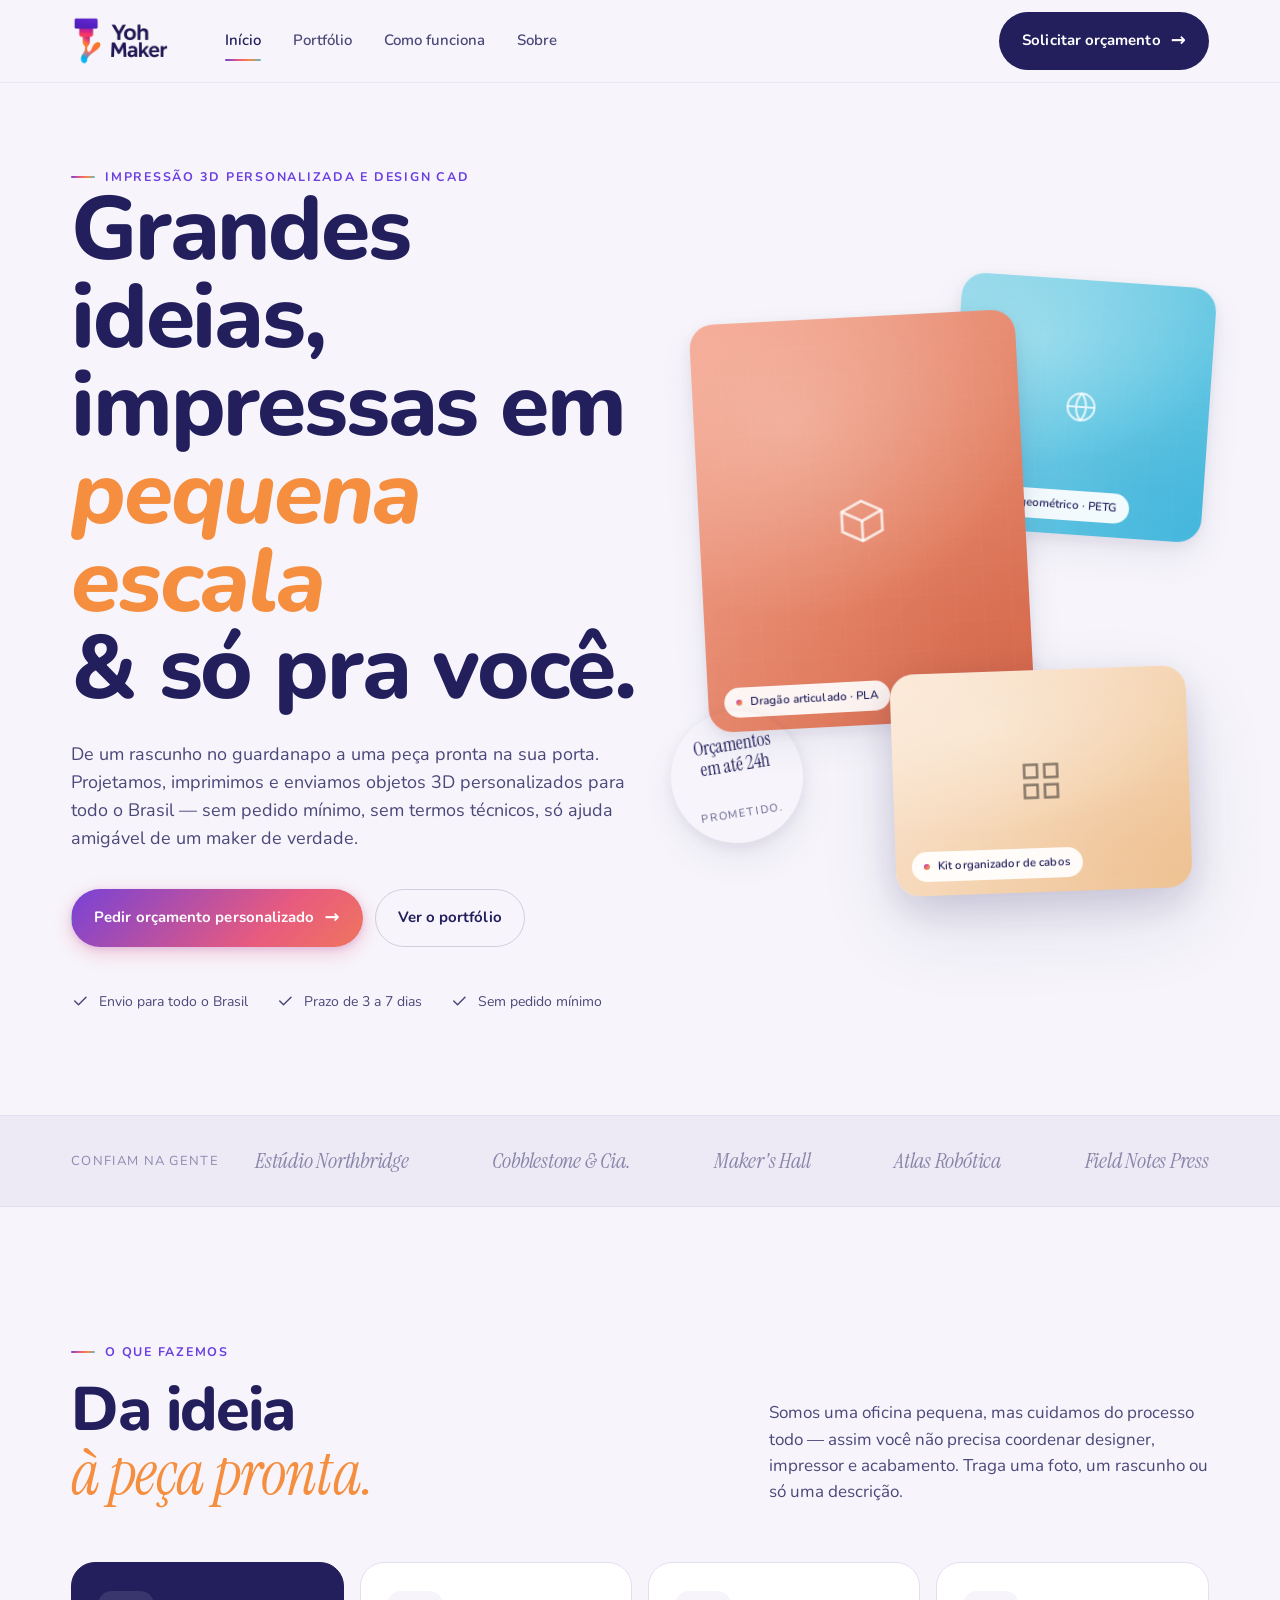
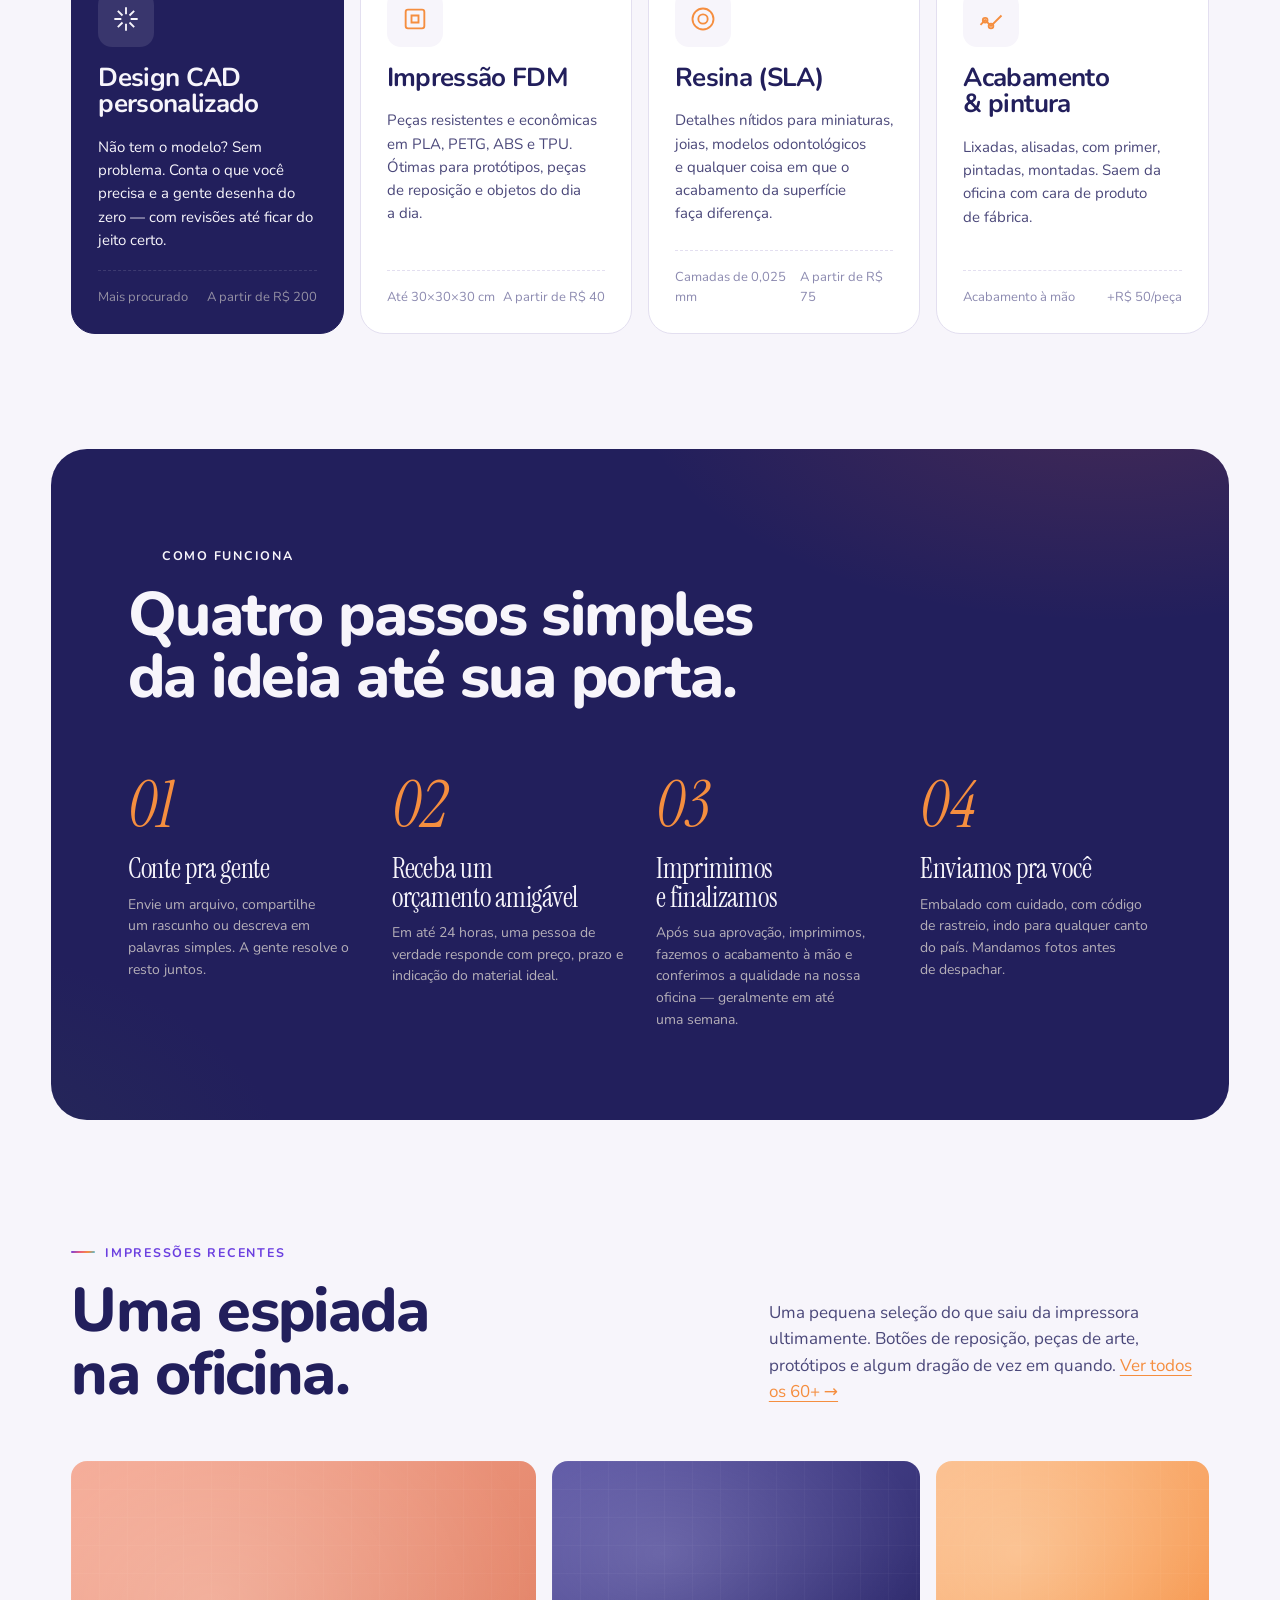
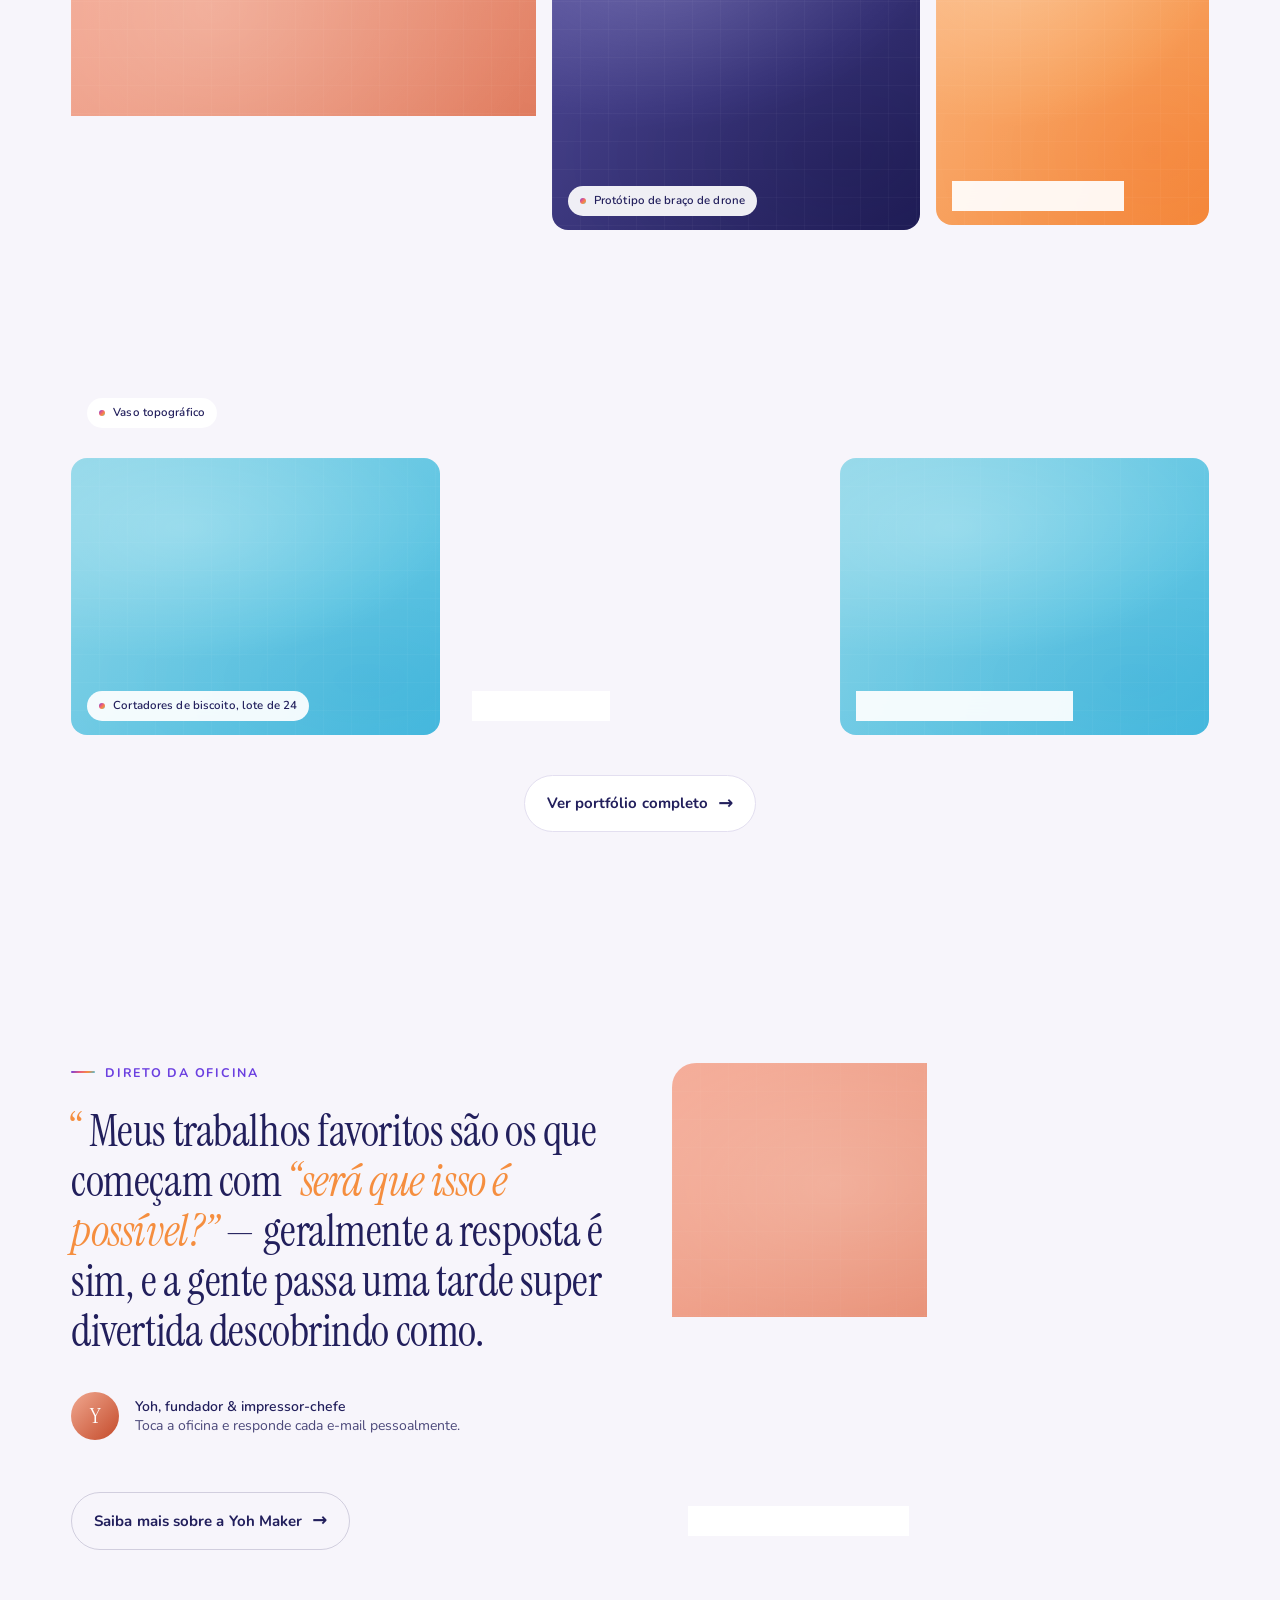
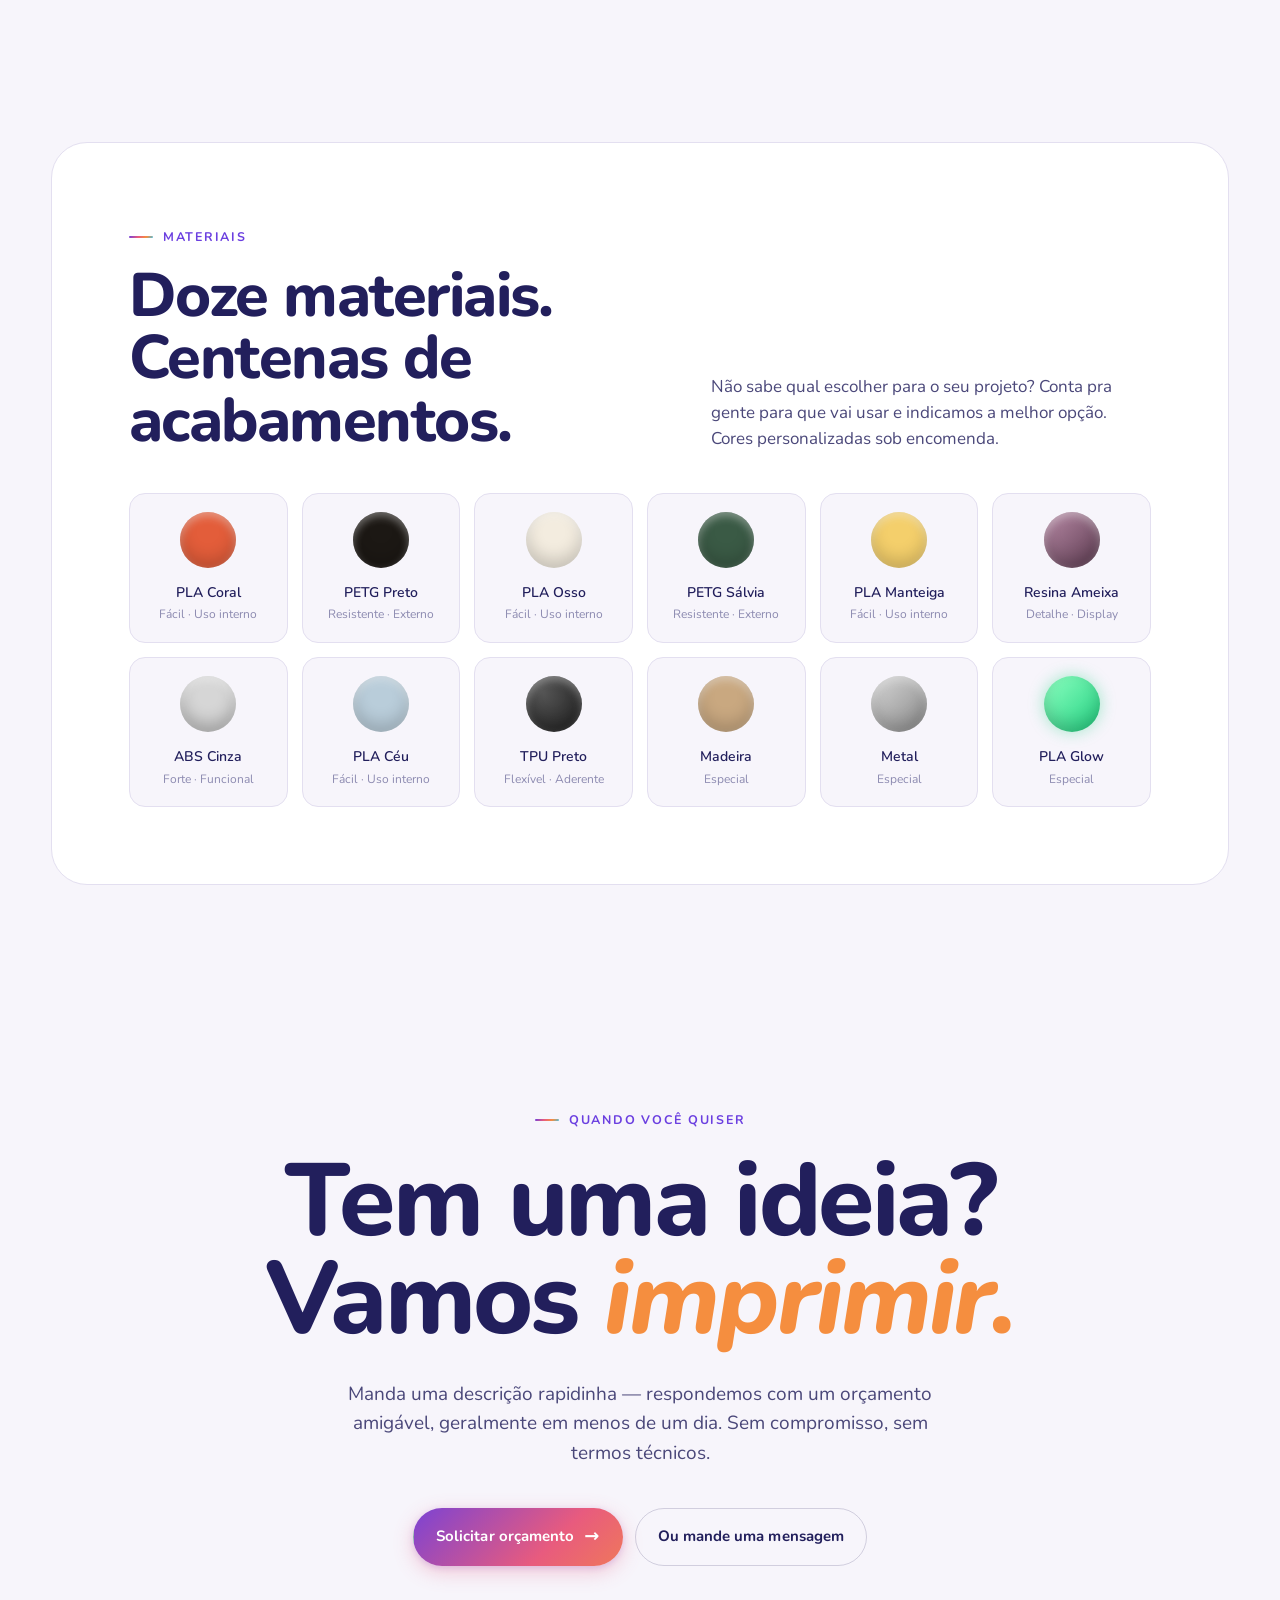
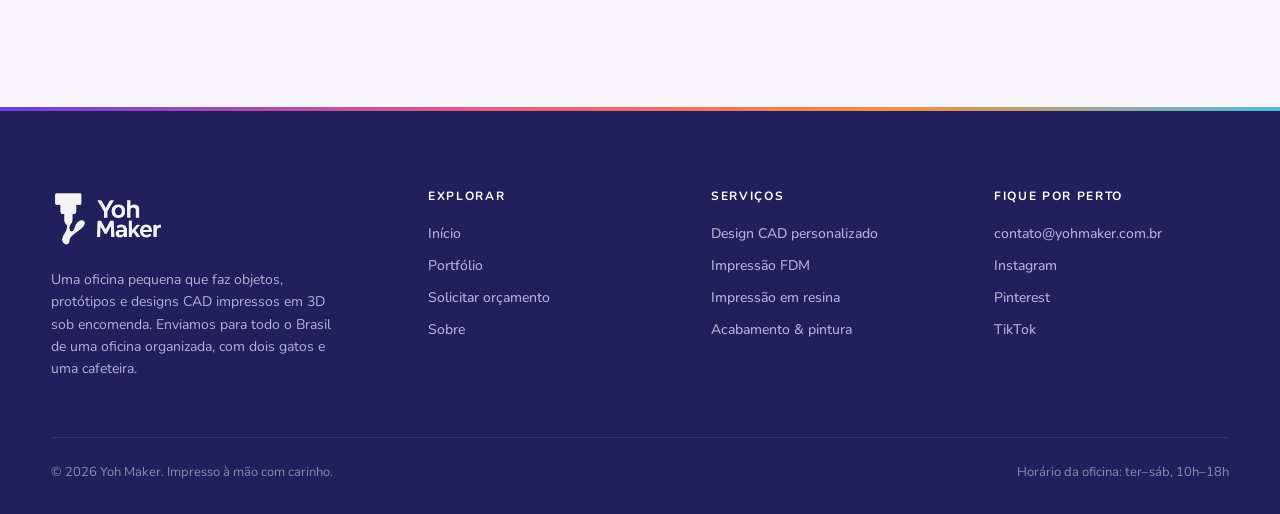
==== commit e65a5a5b: "Add mobile-responsive nav and layout improvements - Mobile hamburger menu + slide-down nav drawer on" ====
--- a/index.html
+++ b/index.html
@@ -338,13 +338,41 @@
     .gallery-grid .item { grid-column: span 6 !important; aspect-ratio: 4/3 !important; }
     .story { grid-template-columns: 1fr; gap: 32px; }
     .mat-grid { grid-template-columns: repeat(3, 1fr); }
+    .how { padding: clamp(40px, 8vw, 72px) clamp(24px, 5vw, 56px); margin: 0; border-radius: var(--r-lg); }
+    .materials { padding: clamp(32px, 6vw, 56px) clamp(24px, 5vw, 40px); margin: 0; border-radius: var(--r-lg); }
+  }
+  @media (max-width: 720px) {
+    .hero { padding-top: 24px; padding-bottom: 48px; }
+    .hero-meta { gap: 14px 22px; margin-top: 28px; }
+    .hero-ctas { margin-top: 28px; }
+    .hero-ctas .btn { flex: 1 1 auto; min-width: 0; justify-content: center; }
+    .collage { aspect-ratio: auto; max-width: none; display: grid; grid-template-columns: 1fr 1fr; gap: 12px; margin-top: 32px; }
+    .collage .ph { position: static; width: 100% !important; transform: none !important; box-shadow: var(--shadow-sm) !important; aspect-ratio: 4/3 !important; }
+    .collage .c1 { grid-column: 1 / -1; aspect-ratio: 16/10 !important; }
+    .sticker { position: static; margin: 18px auto 0; transform: rotate(-6deg); }
+    .trust .inner { flex-direction: column; align-items: flex-start; gap: 16px; }
+    .trust .row-logos { gap: 18px 28px; justify-content: flex-start; }
+    .logo-ph { font-size: 17px; }
   }
   @media (max-width: 560px) {
     .svc-grid { grid-template-columns: 1fr; }
-    .how-steps { grid-template-columns: 1fr; }
+    .svc { min-height: 0; padding: 24px 22px 22px; }
+    .svc h3 { font-size: 22px; }
+    .how-steps { grid-template-columns: 1fr; gap: 28px; margin-top: 40px; }
+    .step .num { font-size: 48px; margin-bottom: 12px; }
+    .step h4 { font-size: 24px; }
+    .gallery-grid { gap: 10px; }
     .gallery-grid .item { grid-column: span 12 !important; }
-    .mat-grid { grid-template-columns: repeat(2, 1fr); }
-    .sticker { width: 102px; height: 102px; font-size: 15px; left: -10px; }
+    .mat-grid { grid-template-columns: repeat(2, 1fr); gap: 10px; }
+    .mat { padding: 14px 10px; }
+    .big-cta { padding-block: 64px; }
+    .big-cta h2 { font-size: clamp(44px, 13vw, 72px); }
+    .big-cta .lede { margin-top: 22px; font-size: 16px; }
+    .big-cta .ctas { margin-top: 28px; }
+    .big-cta .ctas .btn { flex: 1 1 100%; justify-content: center; }
+    .story .quote { font-size: clamp(24px, 6.5vw, 34px); }
+    .story .right .ph { min-height: 280px; }
+    .section-head { margin-bottom: 36px; }
   }
 </style>
 </head>
@@ -365,8 +393,21 @@
     <div class="nav-cta">
       <a href="quote.html" class="btn btn-primary btn-arrow">Solicitar orçamento</a>
     </div>
+    <button class="nav-toggle" id="navToggle" aria-label="Abrir menu" aria-expanded="false">
+      <svg class="ico-open" viewBox="0 0 24 24" fill="none" stroke="currentColor" stroke-width="2" stroke-linecap="round"><path d="M4 7h16M4 12h16M4 17h16"/></svg>
+      <svg class="ico-close" viewBox="0 0 24 24" fill="none" stroke="currentColor" stroke-width="2" stroke-linecap="round"><path d="M6 6l12 12M18 6L6 18"/></svg>
+    </button>
   </div>
 </nav>
+
+<!-- mobile nav drawer -->
+<div class="nav-drawer" id="navDrawer">
+  <a href="index.html" class="active">Início</a>
+  <a href="portfolio.html">Portfólio</a>
+  <a href="quote.html">Como funciona</a>
+  <a href="about.html">Sobre</a>
+  <a href="quote.html" class="btn btn-accent btn-arrow">Solicitar orçamento</a>
+</div>
 
 <!-- =================== HERO =================== -->
 <header class="hero">
@@ -656,5 +697,20 @@
   </div>
 </footer>
 
+<script>
+  // mobile nav toggle
+  (function(){
+    const btn = document.getElementById('navToggle');
+    if (!btn) return;
+    btn.addEventListener('click', () => {
+      document.body.classList.toggle('nav-open');
+      const expanded = document.body.classList.contains('nav-open');
+      btn.setAttribute('aria-expanded', expanded);
+    });
+    document.querySelectorAll('#navDrawer a').forEach(a => {
+      a.addEventListener('click', () => document.body.classList.remove('nav-open'));
+    });
+  })();
+</script>
 </body>
 </html>
--- a/styles.css
+++ b/styles.css
@@ -198,6 +198,48 @@
   border-radius: 2px;
 }
 .nav-cta { margin-left: auto; }
+
+/* mobile nav button + drawer */
+.nav-toggle {
+  display: none;
+  margin-left: auto;
+  width: 44px; height: 44px;
+  padding: 0;
+  border-radius: 999px;
+  border: 1px solid rgba(34,31,92,0.18);
+  background: var(--paper);
+  color: var(--ink);
+  cursor: pointer;
+  align-items: center;
+  justify-content: center;
+}
+.nav-toggle svg { width: 22px; height: 22px; }
+.nav-toggle .ico-close { display: none; }
+body.nav-open .nav-toggle .ico-open { display: none; }
+body.nav-open .nav-toggle .ico-close { display: block; }
+
+.nav-drawer {
+  display: none;
+  position: fixed;
+  inset: 76px 0 0 0;
+  z-index: 55;
+  background: var(--bg);
+  padding: 24px var(--gutter) 32px;
+  overflow-y: auto;
+  flex-direction: column;
+  gap: 4px;
+}
+.nav-drawer a {
+  font-size: 22px;
+  font-weight: 700;
+  color: var(--ink);
+  padding: 16px 0;
+  border-bottom: 1px solid var(--line);
+  letter-spacing: -0.01em;
+}
+.nav-drawer .btn { margin-top: 20px; justify-content: center; padding: 16px 22px; font-size: 16px; }
+body.nav-open { overflow: hidden; }
+body.nav-open .nav-drawer { display: flex; }
 
 /* ---------- buttons ---------- */
 
@@ -429,7 +471,21 @@
 .aspect-23 { aspect-ratio: 2 / 3; }
 .aspect-34 { aspect-ratio: 3 / 4; }
 
+@media (max-width: 880px) {
+  .nav-links, .nav-cta { display: none; }
+  .nav-toggle { display: inline-flex; }
+  .topnav .inner { gap: 12px; padding: 10px var(--gutter); }
+  .brand img { height: 44px; }
+}
 @media (max-width: 760px) {
-  .nav-links { display: none; }
   .hide-sm { display: none !important; }
 }
+@media (max-width: 560px) {
+  :root { --gutter: 18px; }
+  section { padding-block: 56px; }
+  h1 { font-size: clamp(40px, 11vw, 64px) !important; }
+  h2 { font-size: clamp(32px, 8.5vw, 52px) !important; }
+  .btn { padding: 13px 20px; font-size: 14px; }
+  .btn-arrow::after { font-size: 16px; }
+  footer.site { padding: 56px var(--gutter) 28px; }
+}
